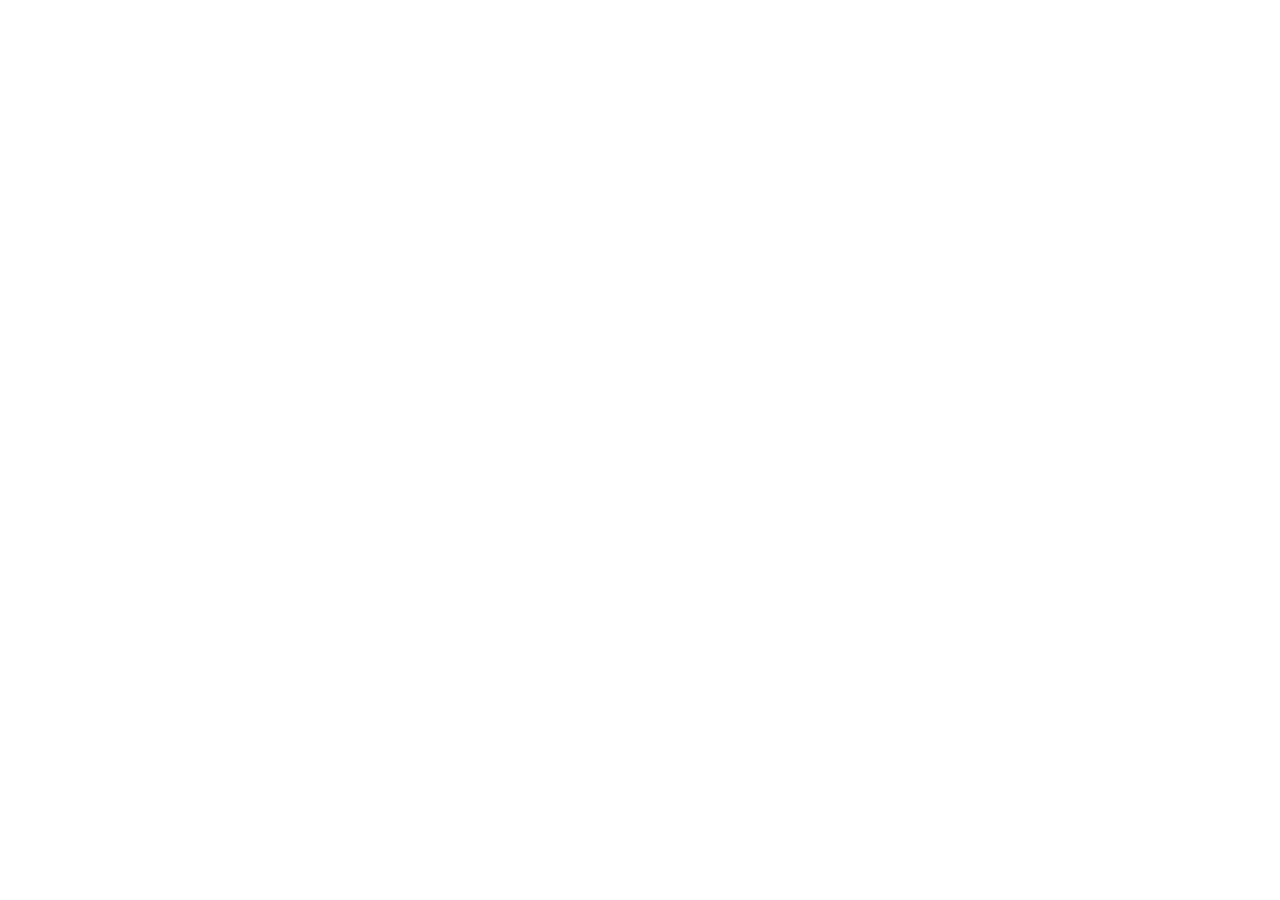
==== docs/subpage-directory/animation.html @ e3aab796 "Baseline 0.1.3 Created two new subpages in the docs/subpage-directory file: animation.html and comed" ====
<!DOCTYPE html>
<html lang="en">
<head>
    <meta charset="UTF-8">
    <meta name="viewport" content="width=device-width, initial-scale=1.0">
    <title>Animations</title>
</head>
<body>
    
</body>
</html>
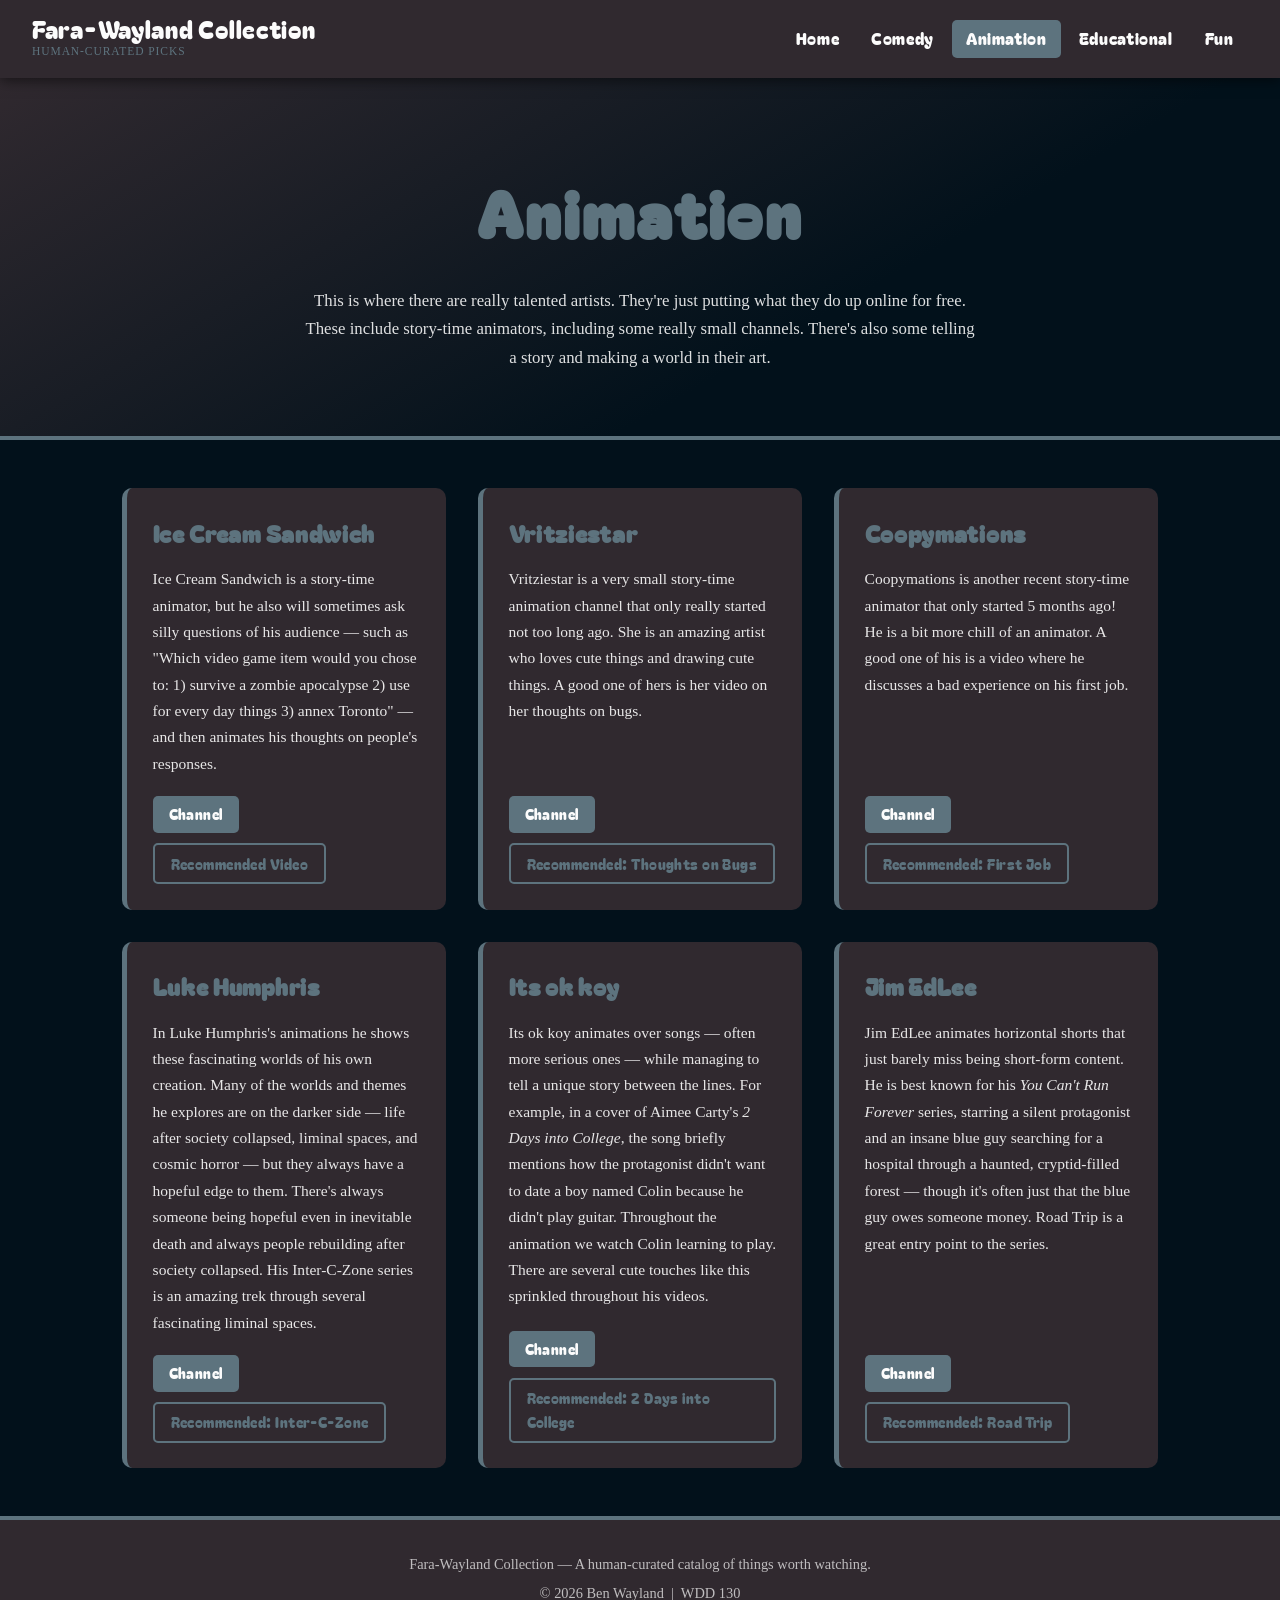
==== commit d39edcb8: "Added the code from animation.html The code for animation.html was uploaded to the wrong Repo, so I " ====
--- a/docs/subpage-directory/animation.html
+++ b/docs/subpage-directory/animation.html
@@ -1,11 +1,371 @@
 <!DOCTYPE html>
 <html lang="en">
 <head>
-    <meta charset="UTF-8">
-    <meta name="viewport" content="width=device-width, initial-scale=1.0">
-    <title>Animations</title>
+  <meta charset="UTF-8" />
+  <meta name="viewport" content="width=device-width, initial-scale=1.0" />
+  <title>Animation | Fara-Wayland Collection</title>
+  <link rel="preconnect" href="https://fonts.googleapis.com" />
+  <link rel="preconnect" href="https://fonts.gstatic.com" crossorigin />
+  <link href="https://fonts.googleapis.com/css2?family=Bagel+Fat+One&family=BPMF+Huninn&display=swap" rel="stylesheet" />
+  <style>
+    *, *::before, *::after {
+      box-sizing: border-box;
+      margin: 0;
+      padding: 0;
+    }
+
+    :root {
+      --primary:  #02111B;
+      --secondary: #FCFCFC;
+      --accent1:  #30292F;
+      --accent2:  #5D737E;
+    }
+
+    body {
+      background-color: var(--primary);
+      color: var(--secondary);
+      font-family: 'BPMF Huninn', Georgia, serif;
+      line-height: 1.7;
+      min-height: 100vh;
+      display: flex;
+      flex-direction: column;
+    }
+
+    h1, h2, h3, nav a, .btn {
+      font-family: 'Bagel Fat One', Impact, cursive;
+    }
+
+    /* ── HEADER ── */
+    header {
+      background-color: var(--accent1);
+      padding: 1rem 2rem;
+      display: flex;
+      align-items: center;
+      justify-content: space-between;
+      flex-wrap: wrap;
+      gap: 0.75rem;
+      position: sticky;
+      top: 0;
+      z-index: 100;
+      box-shadow: 0 3px 12px rgba(0, 0, 0, 0.5);
+    }
+
+    .logo-link {
+      text-decoration: none;
+      color: var(--secondary);
+    }
+
+    .logo-name {
+      font-family: 'Bagel Fat One', Impact, cursive;
+      font-size: 1.5rem;
+      line-height: 1.1;
+      letter-spacing: 0.03em;
+    }
+
+    .logo-tagline {
+      font-family: 'BPMF Huninn', Georgia, serif;
+      font-size: 0.72rem;
+      color: var(--accent2);
+      letter-spacing: 0.08em;
+      text-transform: uppercase;
+    }
+
+    nav {
+      display: flex;
+      flex-wrap: wrap;
+      gap: 0.2rem;
+    }
+
+    nav a {
+      color: var(--secondary);
+      text-decoration: none;
+      padding: 0.35rem 0.9rem;
+      border-radius: 5px;
+      font-size: 1rem;
+      letter-spacing: 0.04em;
+      transition: background-color 0.2s, color 0.2s;
+    }
+
+    nav a:hover {
+      background-color: var(--accent2);
+    }
+
+    nav a.active {
+      background-color: var(--accent2);
+    }
+
+    /* ── HERO ── */
+    .hero {
+      background: linear-gradient(150deg, var(--accent1) 0%, var(--primary) 65%);
+      padding: 5rem 2rem 4rem;
+      text-align: center;
+      border-bottom: 4px solid var(--accent2);
+    }
+
+    .hero h1 {
+      font-size: clamp(2.4rem, 6vw, 4rem);
+      color: var(--accent2);
+      letter-spacing: 0.05em;
+      margin-bottom: 1.25rem;
+    }
+
+    .hero p {
+      max-width: 680px;
+      margin: 0 auto;
+      font-size: 1.05rem;
+      opacity: 0.88;
+    }
+
+    /* ── CHANNEL CARDS ── */
+    .channels {
+      max-width: 1100px;
+      width: 100%;
+      margin: 3rem auto;
+      padding: 0 2rem;
+      display: grid;
+      grid-template-columns: repeat(auto-fill, minmax(310px, 1fr));
+      gap: 2rem;
+    }
+
+    .channel-card {
+      background-color: var(--accent1);
+      border-radius: 10px;
+      padding: 1.6rem;
+      border-left: 5px solid var(--accent2);
+      display: flex;
+      flex-direction: column;
+      gap: 0.8rem;
+      transition: transform 0.2s ease, box-shadow 0.2s ease;
+    }
+
+    .channel-card:hover {
+      transform: translateY(-5px);
+      box-shadow: 0 10px 28px rgba(0, 0, 0, 0.45);
+    }
+
+    .channel-card h2 {
+      font-size: 1.45rem;
+      color: var(--accent2);
+      letter-spacing: 0.03em;
+    }
+
+    .channel-card p {
+      font-size: 0.97rem;
+      opacity: 0.9;
+      flex: 1;
+    }
+
+    .card-links {
+      display: flex;
+      gap: 0.65rem;
+      flex-wrap: wrap;
+      margin-top: 0.4rem;
+    }
+
+    .btn {
+      display: inline-block;
+      padding: 0.38rem 1rem;
+      border-radius: 5px;
+      text-decoration: none;
+      font-size: 0.9rem;
+      letter-spacing: 0.03em;
+      transition: background-color 0.2s, color 0.2s;
+    }
+
+    .btn-primary {
+      background-color: var(--accent2);
+      color: var(--secondary);
+    }
+
+    .btn-primary:hover {
+      background-color: var(--secondary);
+      color: var(--primary);
+    }
+
+    .btn-outline {
+      border: 2px solid var(--accent2);
+      color: var(--accent2);
+    }
+
+    .btn-outline:hover {
+      background-color: var(--accent2);
+      color: var(--secondary);
+    }
+
+    /* ── FOOTER ── */
+    footer {
+      background-color: var(--accent1);
+      color: var(--secondary);
+      text-align: center;
+      padding: 2rem;
+      margin-top: auto;
+      border-top: 4px solid var(--accent2);
+    }
+
+    footer p {
+      font-size: 0.9rem;
+      opacity: 0.7;
+      margin-bottom: 0.25rem;
+    }
+
+    footer a {
+      color: var(--accent2);
+    }
+
+    /* ── RESPONSIVE ── */
+    @media (max-width: 600px) {
+      header {
+        flex-direction: column;
+        align-items: flex-start;
+      }
+
+      .hero {
+        padding: 3.5rem 1.25rem 3rem;
+      }
+
+      .channels {
+        grid-template-columns: 1fr;
+        padding: 0 1.25rem;
+      }
+    }
+  </style>
 </head>
 <body>
-    
+
+  <header>
+    <a class="logo-link" href="index.html">
+      <p class="logo-name">Fara-Wayland Collection</p>
+      <p class="logo-tagline">Human-Curated Picks</p>
+    </a>
+    <nav>
+      <a href="index.html">Home</a>
+      <a href="comedy.html">Comedy</a>
+      <a href="animation.html" class="active">Animation</a>
+      <a href="educational.html">Educational</a>
+      <a href="fun.html">Fun</a>
+    </nav>
+  </header>
+
+  <main>
+
+    <section class="hero">
+      <h1>Animation</h1>
+      <p>
+        This is where there are really talented artists. They're just putting what they do up online for free.
+        These include story-time animators, including some really small channels. There's also some
+        telling a story and making a world in their art.
+      </p>
+    </section>
+
+    <section class="channels" aria-label="Animation channels">
+
+      <!-- Ice Cream Sandwich -->
+      <article class="channel-card">
+        <h2>Ice Cream Sandwich</h2>
+        <p>
+          Ice Cream Sandwich is a story-time animator, but he also will sometimes ask silly questions of his audience —
+          such as "Which video game item would you chose to: 1) survive a zombie apocalypse 2) use for every day things
+          3) annex Toronto" — and then animates his thoughts on people's responses.
+        </p>
+        <div class="card-links">
+          <a class="btn btn-primary" href="https://www.youtube.com/@IceCreamSandwich/videos"
+             target="_blank" rel="noopener noreferrer">Channel</a>
+          <a class="btn btn-outline" href="https://www.youtube.com/@IceCreamSandwich/videos"
+             target="_blank" rel="noopener noreferrer">Recommended Video</a>
+        </div>
+      </article>
+
+      <!-- Vritziestar -->
+      <article class="channel-card">
+        <h2>Vritziestar</h2>
+        <p>
+          Vritziestar is a very small story-time animation channel that only really started not too long ago.
+          She is an amazing artist who loves cute things and drawing cute things.
+          A good one of hers is her video on her thoughts on bugs.
+        </p>
+        <div class="card-links">
+          <a class="btn btn-primary" href="https://www.youtube.com/@vritziestar"
+             target="_blank" rel="noopener noreferrer">Channel</a>
+          <a class="btn btn-outline" href="https://www.youtube.com/@vritziestar"
+             target="_blank" rel="noopener noreferrer">Recommended: Thoughts on Bugs</a>
+        </div>
+      </article>
+
+      <!-- Coopymations -->
+      <article class="channel-card">
+        <h2>Coopymations</h2>
+        <p>
+          Coopymations is another recent story-time animator that only started 5 months ago! He is a bit more
+          chill of an animator. A good one of his is a video where he discusses a bad experience on his first job.
+        </p>
+        <div class="card-links">
+          <a class="btn btn-primary" href="https://www.youtube.com/@Coopymations"
+             target="_blank" rel="noopener noreferrer">Channel</a>
+          <a class="btn btn-outline" href="https://www.youtube.com/@Coopymations"
+             target="_blank" rel="noopener noreferrer">Recommended: First Job</a>
+        </div>
+      </article>
+
+      <!-- Luke Humphris -->
+      <article class="channel-card">
+        <h2>Luke Humphris</h2>
+        <p>
+          In Luke Humphris's animations he shows these fascinating worlds of his own creation. Many of the worlds
+          and themes he explores are on the darker side — life after society collapsed, liminal spaces, and cosmic
+          horror — but they always have a hopeful edge to them. There's always someone being hopeful even in
+          inevitable death and always people rebuilding after society collapsed. His Inter-C-Zone series is an
+          amazing trek through several fascinating liminal spaces.
+        </p>
+        <div class="card-links">
+          <a class="btn btn-primary" href="https://www.youtube.com/@lukehumphris"
+             target="_blank" rel="noopener noreferrer">Channel</a>
+          <a class="btn btn-outline" href="https://www.youtube.com/@lukehumphris"
+             target="_blank" rel="noopener noreferrer">Recommended: Inter-C-Zone</a>
+        </div>
+      </article>
+
+      <!-- Its ok koy -->
+      <article class="channel-card">
+        <h2>Its ok koy</h2>
+        <p>
+          Its ok koy animates over songs — often more serious ones — while managing to tell a unique story between
+          the lines. For example, in a cover of Aimee Carty's <em>2 Days into College</em>, the song briefly mentions
+          how the protagonist didn't want to date a boy named Colin because he didn't play guitar. Throughout the
+          animation we watch Colin learning to play. There are several cute touches like this sprinkled throughout
+          his videos.
+        </p>
+        <div class="card-links">
+          <a class="btn btn-primary" href="https://www.youtube.com/@itsokkoy"
+             target="_blank" rel="noopener noreferrer">Channel</a>
+          <a class="btn btn-outline" href="https://www.youtube.com/@itsokkoy"
+             target="_blank" rel="noopener noreferrer">Recommended: 2 Days into College</a>
+        </div>
+      </article>
+
+      <!-- Jim EdLee -->
+      <article class="channel-card">
+        <h2>Jim EdLee</h2>
+        <p>
+          Jim EdLee animates horizontal shorts that just barely miss being short-form content. He is best known for
+          his <em>You Can't Run Forever</em> series, starring a silent protagonist and an insane blue guy searching
+          for a hospital through a haunted, cryptid-filled forest — though it's often just that the blue guy owes
+          someone money. Road Trip is a great entry point to the series.
+        </p>
+        <div class="card-links">
+          <a class="btn btn-primary" href="https://www.youtube.com/@Jim_EdLee"
+             target="_blank" rel="noopener noreferrer">Channel</a>
+          <a class="btn btn-outline" href="https://www.youtube.com/@Jim_EdLee"
+             target="_blank" rel="noopener noreferrer">Recommended: Road Trip</a>
+        </div>
+      </article>
+
+    </section>
+  </main>
+
+  <footer>
+    <p>Fara-Wayland Collection &mdash; A human-curated catalog of things worth watching.</p>
+    <p>&copy; 2026 Ben Wayland &nbsp;|&nbsp; WDD 130</p>
+  </footer>
+
 </body>
-</html>+</html>
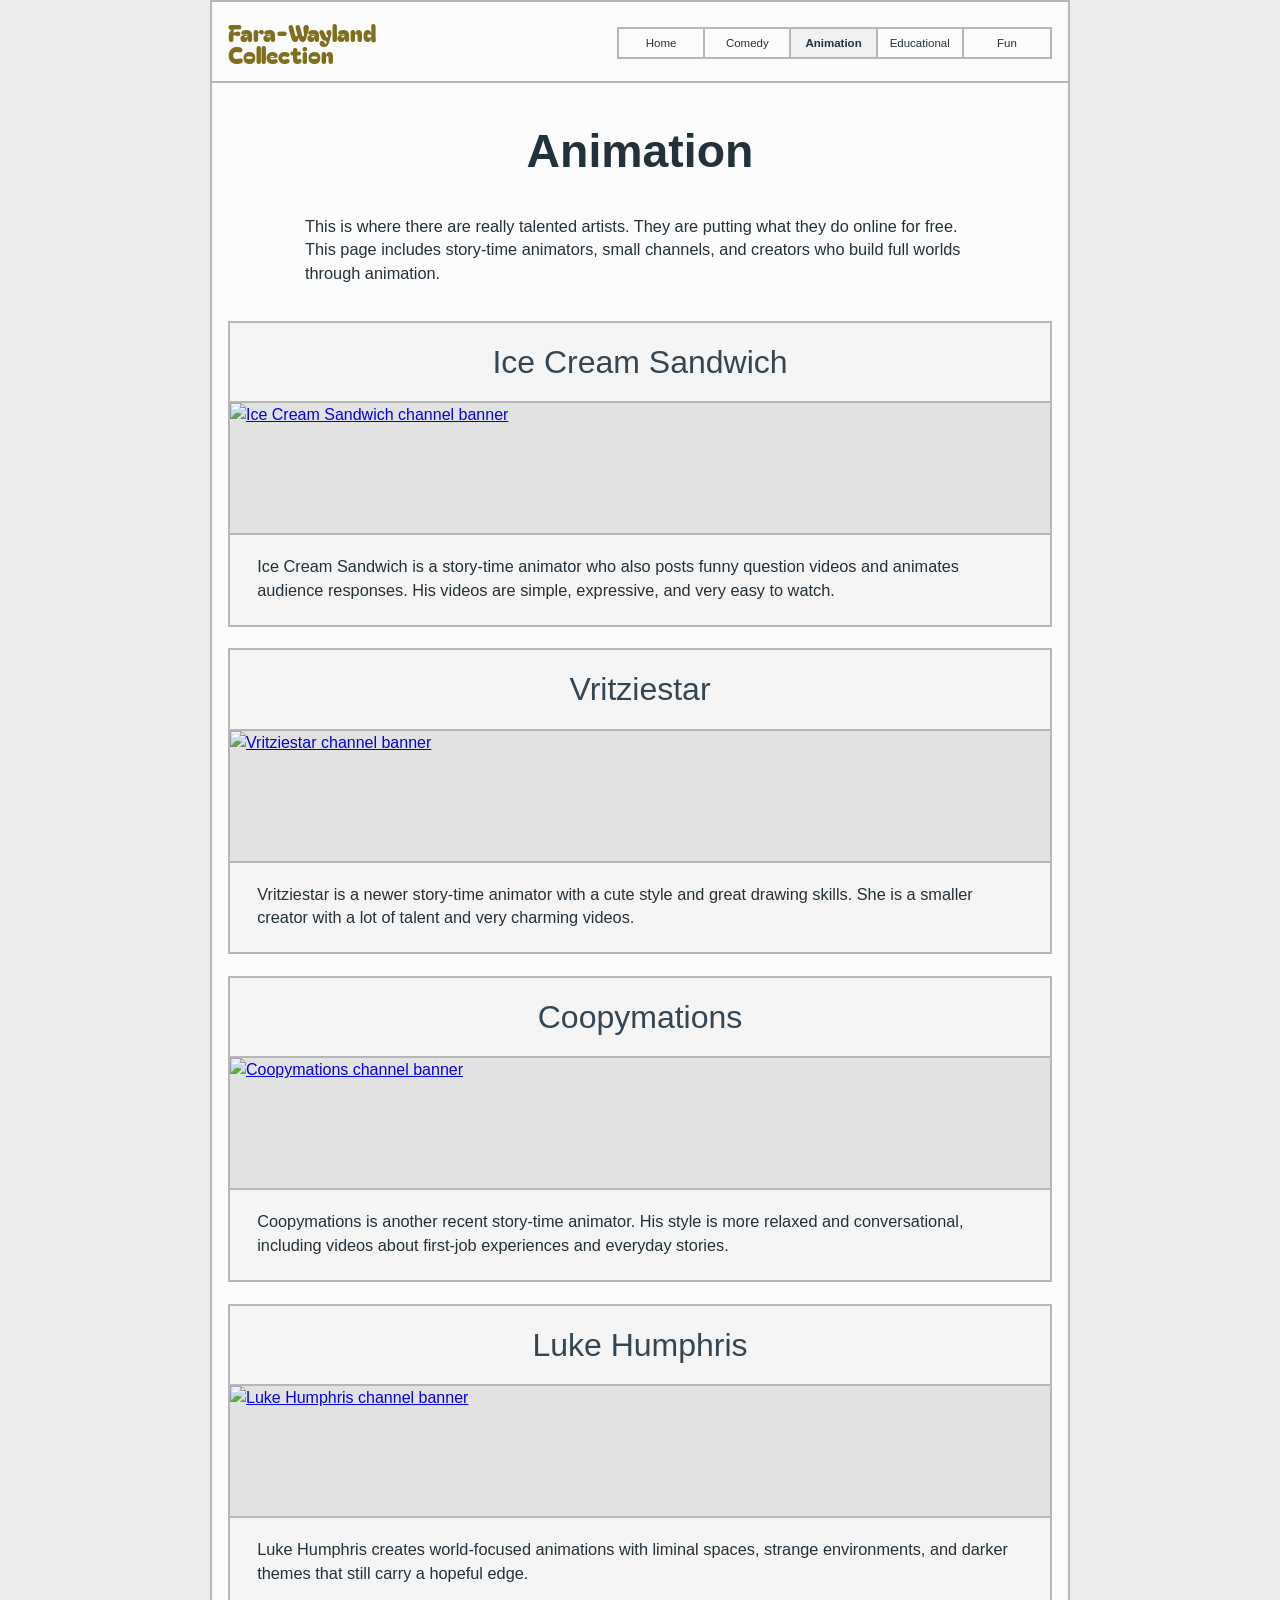
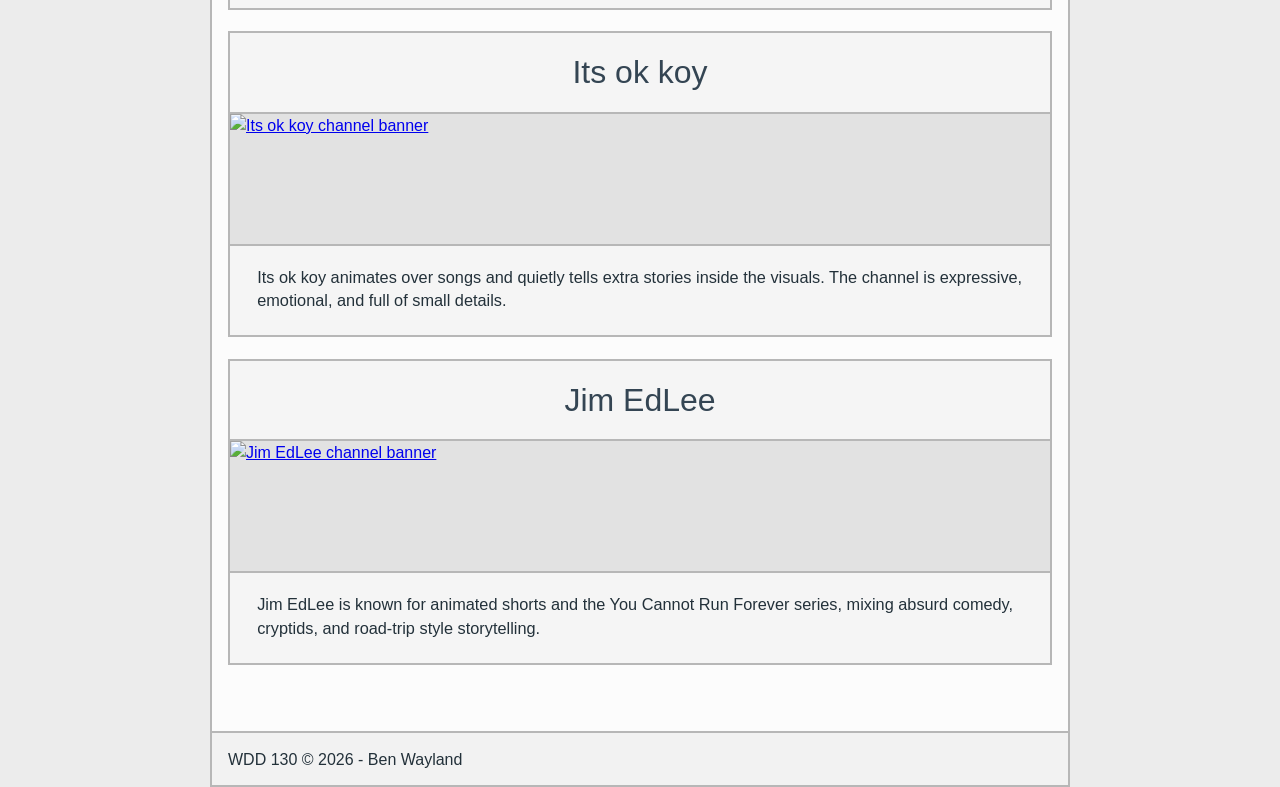
==== commit 525d03a4: "Edited the page as I was asked" ====
--- a/docs/subpage-directory/animation.html
+++ b/docs/subpage-directory/animation.html
@@ -8,364 +8,258 @@
   <link rel="preconnect" href="https://fonts.gstatic.com" crossorigin />
   <link href="https://fonts.googleapis.com/css2?family=Bagel+Fat+One&family=BPMF+Huninn&display=swap" rel="stylesheet" />
   <style>
-    *, *::before, *::after {
+    * {
       box-sizing: border-box;
       margin: 0;
       padding: 0;
     }
 
     :root {
-      --primary:  #02111B;
+      --primary: #02111B;
       --secondary: #FCFCFC;
-      --accent1:  #30292F;
-      --accent2:  #5D737E;
+      --accent1: #30292F;
+      --accent2: #5D737E;
+      --line: #b7b7b7;
+      --page: #ececec;
+      --ink: #23313a;
     }
 
     body {
-      background-color: var(--primary);
-      color: var(--secondary);
-      font-family: 'BPMF Huninn', Georgia, serif;
-      line-height: 1.7;
+      background-color: var(--page);
+      color: var(--ink);
+      font-family: 'BPMF Huninn', Arial, sans-serif;
+      line-height: 1.45;
+    }
+
+    .page-wrap {
+      max-width: 860px;
+      margin: 0 auto;
+      background-color: var(--secondary);
+      border: 2px solid var(--line);
       min-height: 100vh;
+    }
+
+    header {
       display: flex;
-      flex-direction: column;
-    }
-
-    h1, h2, h3, nav a, .btn {
-      font-family: 'Bagel Fat One', Impact, cursive;
-    }
-
-    /* ── HEADER ── */
-    header {
-      background-color: var(--accent1);
-      padding: 1rem 2rem;
-      display: flex;
+      justify-content: space-between;
       align-items: center;
-      justify-content: space-between;
-      flex-wrap: wrap;
-      gap: 0.75rem;
-      position: sticky;
-      top: 0;
-      z-index: 100;
-      box-shadow: 0 3px 12px rgba(0, 0, 0, 0.5);
+      gap: 1rem;
+      padding: 1.2rem 1rem 1rem;
+      border-bottom: 2px solid var(--line);
     }
 
     .logo-link {
       text-decoration: none;
-      color: var(--secondary);
-    }
-
-    .logo-name {
-      font-family: 'Bagel Fat One', Impact, cursive;
-      font-size: 1.5rem;
-      line-height: 1.1;
-      letter-spacing: 0.03em;
-    }
-
-    .logo-tagline {
-      font-family: 'BPMF Huninn', Georgia, serif;
+      color: #7f6e1d;
+      font-family: 'Bagel Fat One', cursive;
+      font-size: 1.45rem;
+      line-height: 0.95;
+    }
+
+    nav {
+      display: grid;
+      grid-template-columns: repeat(5, minmax(72px, 1fr));
+      border: 2px solid var(--line);
+    }
+
+    nav a {
+      font-family: 'BPMF Huninn', Arial, sans-serif;
+      text-decoration: none;
+      color: #24333f;
+      padding: 0.35rem 0.75rem;
+      text-align: center;
       font-size: 0.72rem;
-      color: var(--accent2);
-      letter-spacing: 0.08em;
-      text-transform: uppercase;
-    }
-
-    nav {
-      display: flex;
-      flex-wrap: wrap;
-      gap: 0.2rem;
-    }
-
-    nav a {
-      color: var(--secondary);
+      border-right: 2px solid var(--line);
+    }
+
+    nav a:last-child {
+      border-right: none;
+    }
+
+    nav a.active {
+      background-color: #f1f1f1;
+      font-weight: bold;
+    }
+
+    main {
+      padding: 2.2rem 1rem 2.8rem;
+    }
+
+    .page-header {
+      text-align: center;
+      font-family: 'BPMF Huninn', Arial, sans-serif;
+      font-size: clamp(2rem, 5vw, 2.9rem);
+      margin-bottom: 1.8rem;
+    }
+
+    .page-intro {
+      max-width: 670px;
+      margin: 0 auto 2.2rem;
+      font-size: 1.02rem;
+    }
+
+    .channel-section {
+      border: 2px solid var(--line);
+      margin-bottom: 1.35rem;
+      background-color: #f5f5f5;
+    }
+
+    .channel-title {
+      display: block;
+      text-align: center;
+      font-family: 'BPMF Huninn', Arial, sans-serif;
+      font-size: 2rem;
       text-decoration: none;
-      padding: 0.35rem 0.9rem;
-      border-radius: 5px;
+      color: #344553;
+      padding: 1rem 0.8rem;
+      border-bottom: 2px solid var(--line);
+    }
+
+    .banner-link {
+      display: block;
+      border-bottom: 2px solid var(--line);
+      background-color: #e2e2e2;
+    }
+
+    .banner {
+      display: block;
+      width: 100%;
+      height: 130px;
+      object-fit: cover;
+    }
+
+    .channel-description {
+      padding: 1.25rem 1.7rem 1.4rem;
+      font-size: 1.02rem;
+    }
+
+    footer {
+      border-top: 2px solid var(--line);
+      padding: 0.9rem 1rem;
       font-size: 1rem;
-      letter-spacing: 0.04em;
-      transition: background-color 0.2s, color 0.2s;
-    }
-
-    nav a:hover {
-      background-color: var(--accent2);
-    }
-
-    nav a.active {
-      background-color: var(--accent2);
-    }
-
-    /* ── HERO ── */
-    .hero {
-      background: linear-gradient(150deg, var(--accent1) 0%, var(--primary) 65%);
-      padding: 5rem 2rem 4rem;
-      text-align: center;
-      border-bottom: 4px solid var(--accent2);
-    }
-
-    .hero h1 {
-      font-size: clamp(2.4rem, 6vw, 4rem);
-      color: var(--accent2);
-      letter-spacing: 0.05em;
-      margin-bottom: 1.25rem;
-    }
-
-    .hero p {
-      max-width: 680px;
-      margin: 0 auto;
-      font-size: 1.05rem;
-      opacity: 0.88;
-    }
-
-    /* ── CHANNEL CARDS ── */
-    .channels {
-      max-width: 1100px;
-      width: 100%;
-      margin: 3rem auto;
-      padding: 0 2rem;
-      display: grid;
-      grid-template-columns: repeat(auto-fill, minmax(310px, 1fr));
-      gap: 2rem;
-    }
-
-    .channel-card {
-      background-color: var(--accent1);
-      border-radius: 10px;
-      padding: 1.6rem;
-      border-left: 5px solid var(--accent2);
-      display: flex;
-      flex-direction: column;
-      gap: 0.8rem;
-      transition: transform 0.2s ease, box-shadow 0.2s ease;
-    }
-
-    .channel-card:hover {
-      transform: translateY(-5px);
-      box-shadow: 0 10px 28px rgba(0, 0, 0, 0.45);
-    }
-
-    .channel-card h2 {
-      font-size: 1.45rem;
-      color: var(--accent2);
-      letter-spacing: 0.03em;
-    }
-
-    .channel-card p {
-      font-size: 0.97rem;
-      opacity: 0.9;
-      flex: 1;
-    }
-
-    .card-links {
-      display: flex;
-      gap: 0.65rem;
-      flex-wrap: wrap;
-      margin-top: 0.4rem;
-    }
-
-    .btn {
-      display: inline-block;
-      padding: 0.38rem 1rem;
-      border-radius: 5px;
-      text-decoration: none;
-      font-size: 0.9rem;
-      letter-spacing: 0.03em;
-      transition: background-color 0.2s, color 0.2s;
-    }
-
-    .btn-primary {
-      background-color: var(--accent2);
-      color: var(--secondary);
-    }
-
-    .btn-primary:hover {
-      background-color: var(--secondary);
-      color: var(--primary);
-    }
-
-    .btn-outline {
-      border: 2px solid var(--accent2);
-      color: var(--accent2);
-    }
-
-    .btn-outline:hover {
-      background-color: var(--accent2);
-      color: var(--secondary);
-    }
-
-    /* ── FOOTER ── */
-    footer {
-      background-color: var(--accent1);
-      color: var(--secondary);
-      text-align: center;
-      padding: 2rem;
-      margin-top: auto;
-      border-top: 4px solid var(--accent2);
-    }
-
-    footer p {
-      font-size: 0.9rem;
-      opacity: 0.7;
-      margin-bottom: 0.25rem;
-    }
-
-    footer a {
-      color: var(--accent2);
-    }
-
-    /* ── RESPONSIVE ── */
-    @media (max-width: 600px) {
+      background-color: #f2f2f2;
+    }
+
+    @media (max-width: 760px) {
       header {
         flex-direction: column;
         align-items: flex-start;
       }
 
-      .hero {
-        padding: 3.5rem 1.25rem 3rem;
-      }
-
-      .channels {
-        grid-template-columns: 1fr;
-        padding: 0 1.25rem;
+      nav {
+        width: 100%;
+      }
+
+      nav a {
+        padding: 0.5rem 0.35rem;
+        font-size: 0.68rem;
+      }
+
+      .channel-title {
+        font-size: 1.65rem;
+      }
+
+      .banner {
+        height: 110px;
+      }
+
+      .channel-description {
+        padding: 1rem;
       }
     }
   </style>
 </head>
 <body>
-
-  <header>
-    <a class="logo-link" href="index.html">
-      <p class="logo-name">Fara-Wayland Collection</p>
-      <p class="logo-tagline">Human-Curated Picks</p>
-    </a>
-    <nav>
-      <a href="index.html">Home</a>
-      <a href="comedy.html">Comedy</a>
-      <a href="animation.html" class="active">Animation</a>
-      <a href="educational.html">Educational</a>
-      <a href="fun.html">Fun</a>
-    </nav>
-  </header>
-
-  <main>
-
-    <section class="hero">
-      <h1>Animation</h1>
-      <p>
-        This is where there are really talented artists. They're just putting what they do up online for free.
-        These include story-time animators, including some really small channels. There's also some
-        telling a story and making a world in their art.
+  <div class="page-wrap">
+    <header>
+      <a class="logo-link" href="index.html">Fara-Wayland<br />Collection</a>
+      <nav aria-label="Main navigation">
+        <a href="index.html">Home</a>
+        <a href="comedy.html">Comedy</a>
+        <a href="animation.html" class="active">Animation</a>
+        <a href="educational.html">Educational</a>
+        <a href="fun.html">Fun</a>
+      </nav>
+    </header>
+
+    <main>
+      <h1 class="page-header">Animation</h1>
+      <p class="page-intro">
+        This is where there are really talented artists. They are putting what they do online for free.
+        This page includes story-time animators, small channels, and creators who build full worlds through animation.
       </p>
-    </section>
-
-    <section class="channels" aria-label="Animation channels">
-
-      <!-- Ice Cream Sandwich -->
-      <article class="channel-card">
-        <h2>Ice Cream Sandwich</h2>
-        <p>
-          Ice Cream Sandwich is a story-time animator, but he also will sometimes ask silly questions of his audience —
-          such as "Which video game item would you chose to: 1) survive a zombie apocalypse 2) use for every day things
-          3) annex Toronto" — and then animates his thoughts on people's responses.
-        </p>
-        <div class="card-links">
-          <a class="btn btn-primary" href="https://www.youtube.com/@IceCreamSandwich/videos"
-             target="_blank" rel="noopener noreferrer">Channel</a>
-          <a class="btn btn-outline" href="https://www.youtube.com/@IceCreamSandwich/videos"
-             target="_blank" rel="noopener noreferrer">Recommended Video</a>
-        </div>
-      </article>
-
-      <!-- Vritziestar -->
-      <article class="channel-card">
-        <h2>Vritziestar</h2>
-        <p>
-          Vritziestar is a very small story-time animation channel that only really started not too long ago.
-          She is an amazing artist who loves cute things and drawing cute things.
-          A good one of hers is her video on her thoughts on bugs.
-        </p>
-        <div class="card-links">
-          <a class="btn btn-primary" href="https://www.youtube.com/@vritziestar"
-             target="_blank" rel="noopener noreferrer">Channel</a>
-          <a class="btn btn-outline" href="https://www.youtube.com/@vritziestar"
-             target="_blank" rel="noopener noreferrer">Recommended: Thoughts on Bugs</a>
-        </div>
-      </article>
-
-      <!-- Coopymations -->
-      <article class="channel-card">
-        <h2>Coopymations</h2>
-        <p>
-          Coopymations is another recent story-time animator that only started 5 months ago! He is a bit more
-          chill of an animator. A good one of his is a video where he discusses a bad experience on his first job.
-        </p>
-        <div class="card-links">
-          <a class="btn btn-primary" href="https://www.youtube.com/@Coopymations"
-             target="_blank" rel="noopener noreferrer">Channel</a>
-          <a class="btn btn-outline" href="https://www.youtube.com/@Coopymations"
-             target="_blank" rel="noopener noreferrer">Recommended: First Job</a>
-        </div>
-      </article>
-
-      <!-- Luke Humphris -->
-      <article class="channel-card">
-        <h2>Luke Humphris</h2>
-        <p>
-          In Luke Humphris's animations he shows these fascinating worlds of his own creation. Many of the worlds
-          and themes he explores are on the darker side — life after society collapsed, liminal spaces, and cosmic
-          horror — but they always have a hopeful edge to them. There's always someone being hopeful even in
-          inevitable death and always people rebuilding after society collapsed. His Inter-C-Zone series is an
-          amazing trek through several fascinating liminal spaces.
-        </p>
-        <div class="card-links">
-          <a class="btn btn-primary" href="https://www.youtube.com/@lukehumphris"
-             target="_blank" rel="noopener noreferrer">Channel</a>
-          <a class="btn btn-outline" href="https://www.youtube.com/@lukehumphris"
-             target="_blank" rel="noopener noreferrer">Recommended: Inter-C-Zone</a>
-        </div>
-      </article>
-
-      <!-- Its ok koy -->
-      <article class="channel-card">
-        <h2>Its ok koy</h2>
-        <p>
-          Its ok koy animates over songs — often more serious ones — while managing to tell a unique story between
-          the lines. For example, in a cover of Aimee Carty's <em>2 Days into College</em>, the song briefly mentions
-          how the protagonist didn't want to date a boy named Colin because he didn't play guitar. Throughout the
-          animation we watch Colin learning to play. There are several cute touches like this sprinkled throughout
-          his videos.
-        </p>
-        <div class="card-links">
-          <a class="btn btn-primary" href="https://www.youtube.com/@itsokkoy"
-             target="_blank" rel="noopener noreferrer">Channel</a>
-          <a class="btn btn-outline" href="https://www.youtube.com/@itsokkoy"
-             target="_blank" rel="noopener noreferrer">Recommended: 2 Days into College</a>
-        </div>
-      </article>
-
-      <!-- Jim EdLee -->
-      <article class="channel-card">
-        <h2>Jim EdLee</h2>
-        <p>
-          Jim EdLee animates horizontal shorts that just barely miss being short-form content. He is best known for
-          his <em>You Can't Run Forever</em> series, starring a silent protagonist and an insane blue guy searching
-          for a hospital through a haunted, cryptid-filled forest — though it's often just that the blue guy owes
-          someone money. Road Trip is a great entry point to the series.
-        </p>
-        <div class="card-links">
-          <a class="btn btn-primary" href="https://www.youtube.com/@Jim_EdLee"
-             target="_blank" rel="noopener noreferrer">Channel</a>
-          <a class="btn btn-outline" href="https://www.youtube.com/@Jim_EdLee"
-             target="_blank" rel="noopener noreferrer">Recommended: Road Trip</a>
-        </div>
-      </article>
-
-    </section>
-  </main>
-
-  <footer>
-    <p>Fara-Wayland Collection &mdash; A human-curated catalog of things worth watching.</p>
-    <p>&copy; 2026 Ben Wayland &nbsp;|&nbsp; WDD 130</p>
-  </footer>
+
+      <article class="channel-section">
+        <a class="channel-title" href="https://www.youtube.com/@IceCreamSandwich/videos" target="_blank" rel="noopener noreferrer">Ice Cream Sandwich</a>
+        <a class="banner-link" href="https://www.youtube.com/@IceCreamSandwich/videos" target="_blank" rel="noopener noreferrer">
+          <img class="banner" src="Images/Ice Cream Sandwich/channels4_banner.jpg" alt="Ice Cream Sandwich channel banner" />
+        </a>
+        <p class="channel-description">
+          Ice Cream Sandwich is a story-time animator who also posts funny question videos and animates audience responses.
+          His videos are simple, expressive, and very easy to watch.
+        </p>
+      </article>
+
+      <article class="channel-section">
+        <a class="channel-title" href="https://www.youtube.com/@vritziestar" target="_blank" rel="noopener noreferrer">Vritziestar</a>
+        <a class="banner-link" href="https://www.youtube.com/@vritziestar" target="_blank" rel="noopener noreferrer">
+          <img class="banner" src="Images/Vritziestar/channels4_banner (1).jpg" alt="Vritziestar channel banner" />
+        </a>
+        <p class="channel-description">
+          Vritziestar is a newer story-time animator with a cute style and great drawing skills.
+          She is a smaller creator with a lot of talent and very charming videos.
+        </p>
+      </article>
+
+      <article class="channel-section">
+        <a class="channel-title" href="https://www.youtube.com/@Coopymations" target="_blank" rel="noopener noreferrer">Coopymations</a>
+        <a class="banner-link" href="https://www.youtube.com/@Coopymations" target="_blank" rel="noopener noreferrer">
+          <img class="banner" src="Images/Copymations/channels4_banner.jpg" alt="Coopymations channel banner" />
+        </a>
+        <p class="channel-description">
+          Coopymations is another recent story-time animator. His style is more relaxed and conversational,
+          including videos about first-job experiences and everyday stories.
+        </p>
+      </article>
+
+      <article class="channel-section">
+        <a class="channel-title" href="https://www.youtube.com/@lukehumphris" target="_blank" rel="noopener noreferrer">Luke Humphris</a>
+        <a class="banner-link" href="https://www.youtube.com/@lukehumphris" target="_blank" rel="noopener noreferrer">
+          <img class="banner" src="Images/Luke Humphris/channels4_banner (1).jpg" alt="Luke Humphris channel banner" />
+        </a>
+        <p class="channel-description">
+          Luke Humphris creates world-focused animations with liminal spaces, strange environments,
+          and darker themes that still carry a hopeful edge.
+        </p>
+      </article>
+
+      <article class="channel-section">
+        <a class="channel-title" href="https://www.youtube.com/@itsokkoy" target="_blank" rel="noopener noreferrer">Its ok koy</a>
+        <a class="banner-link" href="https://www.youtube.com/@itsokkoy" target="_blank" rel="noopener noreferrer">
+          <img class="banner" src="Images/Its ok koy/channels4_banner.jpg" alt="Its ok koy channel banner" />
+        </a>
+        <p class="channel-description">
+          Its ok koy animates over songs and quietly tells extra stories inside the visuals.
+          The channel is expressive, emotional, and full of small details.
+        </p>
+      </article>
+
+      <article class="channel-section">
+        <a class="channel-title" href="https://www.youtube.com/@Jim_EdLee" target="_blank" rel="noopener noreferrer">Jim EdLee</a>
+        <a class="banner-link" href="https://www.youtube.com/@Jim_EdLee" target="_blank" rel="noopener noreferrer">
+          <img class="banner" src="Images/Jim EdLee/channels4_banner (1).jpg" alt="Jim EdLee channel banner" />
+        </a>
+        <p class="channel-description">
+          Jim EdLee is known for animated shorts and the You Cannot Run Forever series,
+          mixing absurd comedy, cryptids, and road-trip style storytelling.
+        </p>
+      </article>
+    </main>
+
+    <footer>
+      WDD 130 &copy; 2026 - Ben Wayland
+    </footer>
+  </div>
 
 </body>
 </html>
